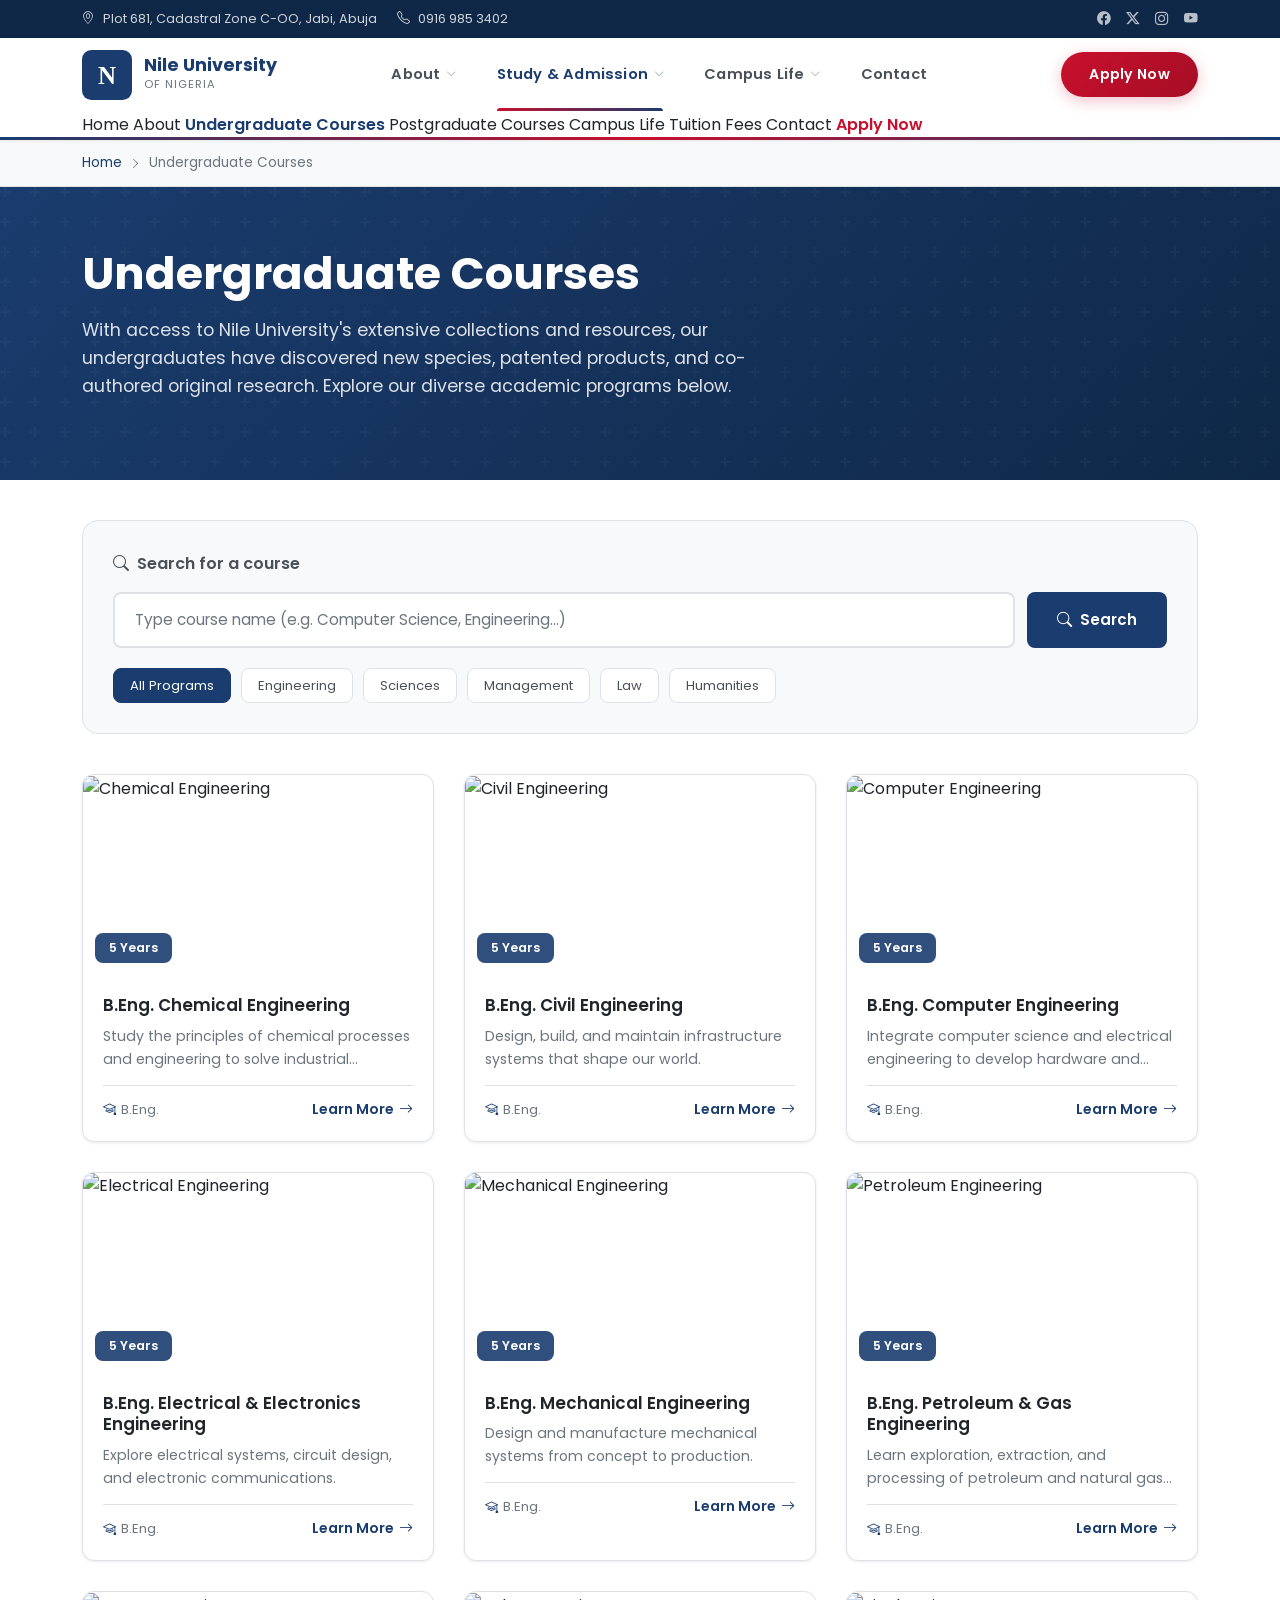
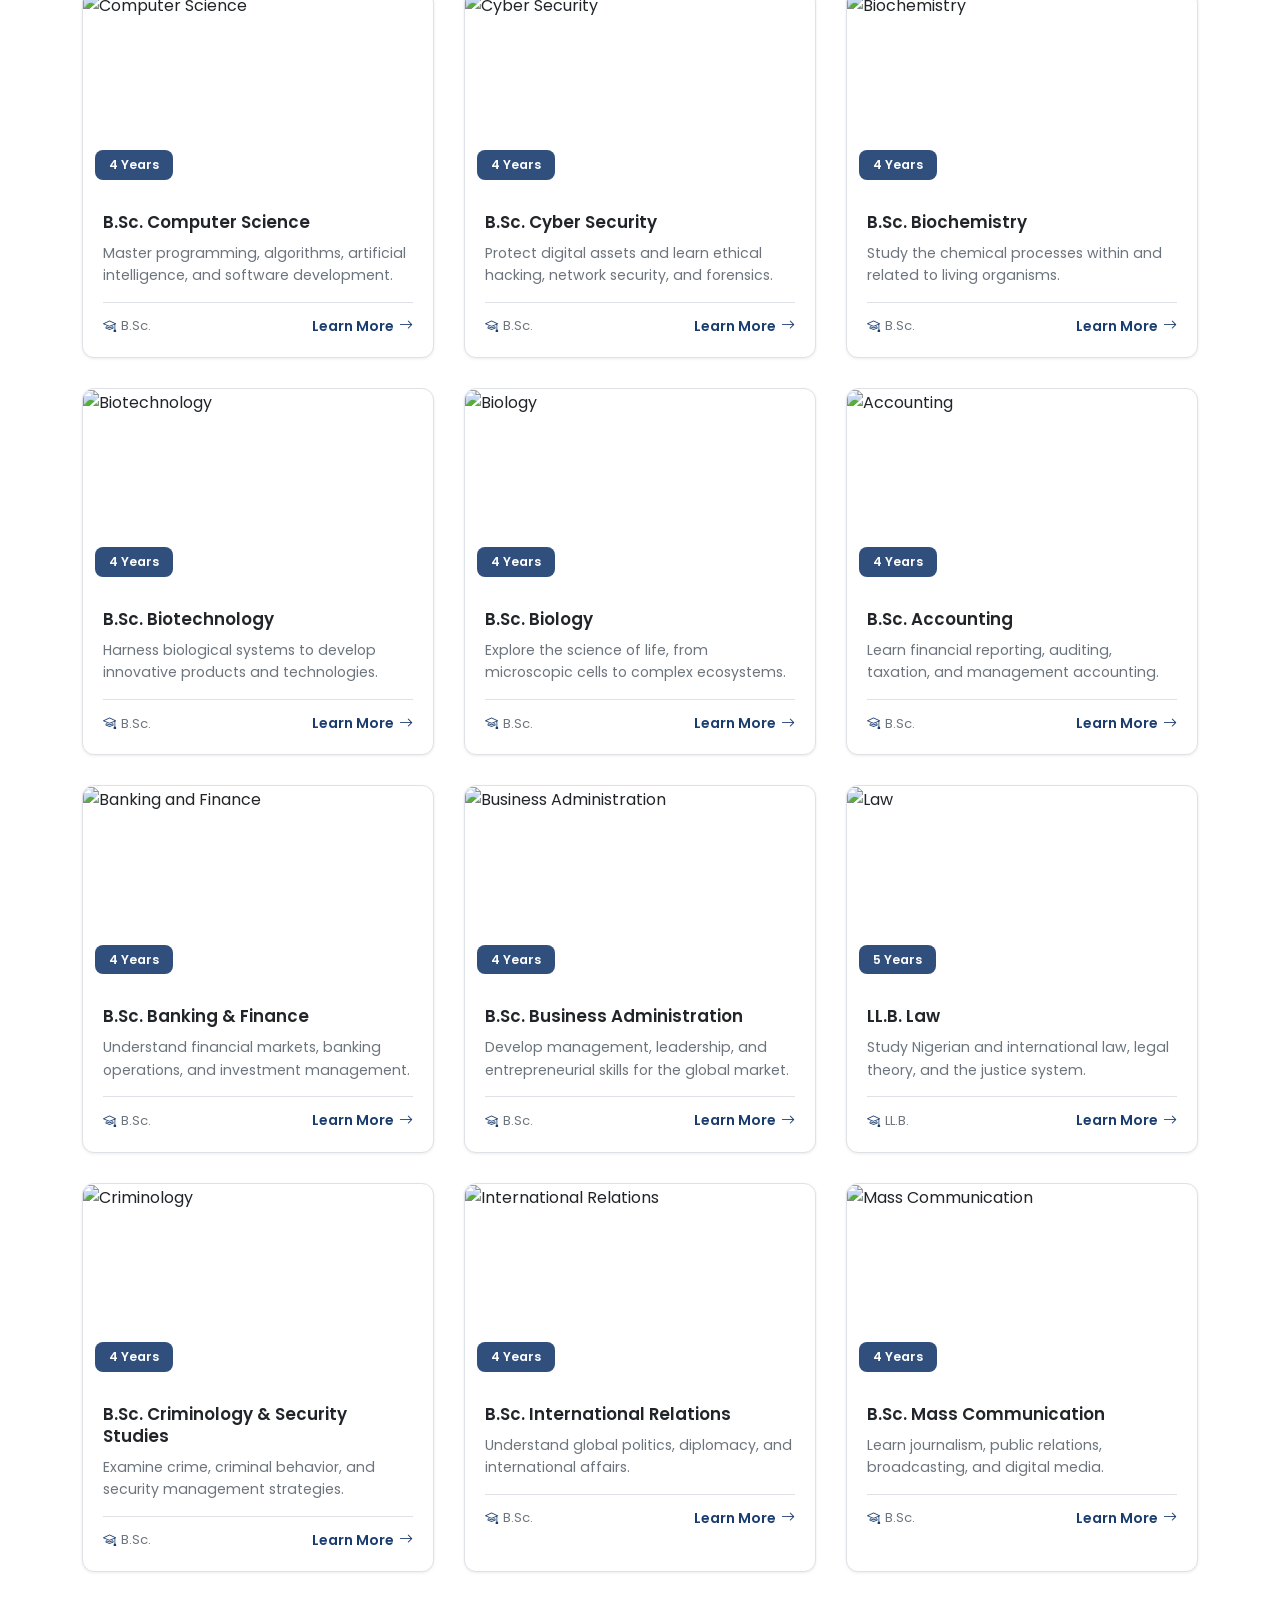
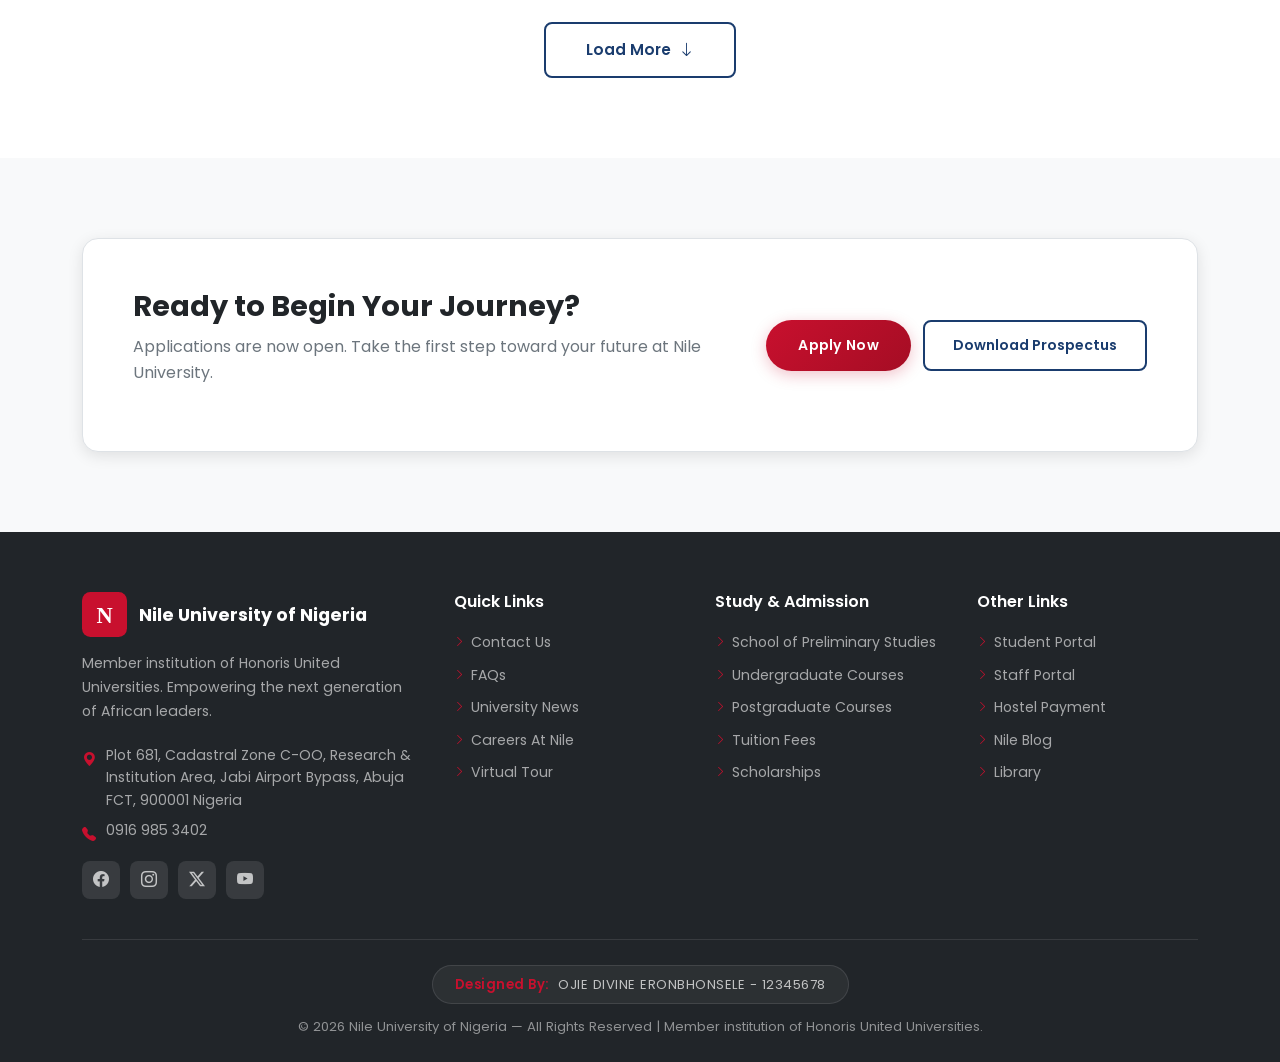
==== courses.html @ 28b13f45 "Add files via upload" ====
<!DOCTYPE html>
<html lang="en">
<head>
    <meta charset="UTF-8">
    <meta name="viewport" content="width=device-width, initial-scale=1.0">
    <title>Undergraduate Courses - Nile University</title>
    <link rel="icon" type="image/svg+xml" href="data:image/svg+xml,%3Csvg xmlns='http://www.w3.org/2000/svg' viewBox='0 0 64 64'%3E%3Crect width='64' height='64' rx='14' fill='%231a3c6e'/%3E%3Ctext x='32' y='44' text-anchor='middle' fill='white' font-size='32' font-weight='bold' font-family='serif'%3EN%3C/text%3E%3C/svg%3E">
    <link href="https://cdn.jsdelivr.net/npm/bootstrap@5.3.2/dist/css/bootstrap.min.css" rel="stylesheet">
    <link href="https://cdn.jsdelivr.net/npm/bootstrap-icons@1.11.1/font/bootstrap-icons.css" rel="stylesheet">
    <link href="https://fonts.googleapis.com/css2?family=Poppins:wght@300;400;500;600;700;800&family=Manrope:wght@400;500;600;700;800&display=swap" rel="stylesheet">
    <link rel="stylesheet" href="style.css">
</head>
<body>

    <div class="top-bar">
        <div class="container">
            <div class="top-bar-content">
                <div class="top-bar-left">
                    <span><i class="bi bi-geo-alt"></i> Plot 681, Cadastral Zone C-OO, Jabi, Abuja</span>
                    <a href="tel:+2349169853402"><i class="bi bi-telephone"></i> 0916 985 3402</a>
                </div>
                <div class="top-bar-right">
                    <a href="#"><i class="bi bi-facebook"></i></a>
                    <a href="#"><i class="bi bi-twitter-x"></i></a>
                    <a href="#"><i class="bi bi-instagram"></i></a>
                    <a href="#"><i class="bi bi-youtube"></i></a>
                </div>
            </div>
        </div>
    </div>

    <nav class="navbar-main" id="mainNav">
        <div class="container">
            <div style="display:flex; align-items:center; justify-content:space-between;">
                <a href="index.html" class="nav-brand">
                    <svg width="50" height="50" viewBox="0 0 64 64" xmlns="http://www.w3.org/2000/svg">
                        <rect width="64" height="64" rx="12" fill="#1a3c6e"/>
                        <text x="32" y="44" text-anchor="middle" fill="white" font-size="32" font-weight="bold" font-family="serif">N</text>
                    </svg>
                    <div class="nav-brand-text">
                        <span class="nav-brand-name">Nile University</span>
                        <span class="nav-brand-sub">of Nigeria</span>
                    </div>
                </a>

                <ul class="nav-links">
                    <li>
                        <a href="#">About <i class="bi bi-chevron-down"></i></a>
                        <ul class="nav-dropdown">
                            <li><a href="#"><i class="bi bi-person"></i> Vice Chancellor's Message</a></li>
                            <li><a href="#"><i class="bi bi-diagram-3"></i> Organization Chart</a></li>
                            <li><a href="#"><i class="bi bi-people"></i> Staff Directory</a></li>
                            <li><a href="#"><i class="bi bi-newspaper"></i> Latest News</a></li>
                        </ul>
                    </li>
                    <li>
                        <a href="#" class="active">Study & Admission <i class="bi bi-chevron-down"></i></a>
                        <ul class="nav-dropdown">
                            <li><a href="courses.html"><i class="bi bi-book"></i> Undergraduate Courses</a></li>
                            <li><a href="#"><i class="bi bi-mortarboard"></i> Postgraduate Courses</a></li>
                            <li><a href="#"><i class="bi bi-calendar"></i> Academic Calendar</a></li>
                            <li><a href="#"><i class="bi bi-cash-stack"></i> Tuition Fees</a></li>
                            <li><a href="#"><i class="bi bi-award"></i> Scholarships</a></li>
                        </ul>
                    </li>
                    <li>
                        <a href="#">Campus Life <i class="bi bi-chevron-down"></i></a>
                        <ul class="nav-dropdown">
                            <li><a href="#"><i class="bi bi-building"></i> Student Experience</a></li>
                            <li><a href="#"><i class="bi bi-house-door"></i> Accommodation</a></li>
                            <li><a href="#"><i class="bi bi-heart"></i> Student Welfare</a></li>
                            <li><a href="#"><i class="bi bi-megaphone"></i> Clubs & Activities</a></li>
                        </ul>
                    </li>
                    <li><a href="#">Contact</a></li>
                </ul>

                <div class="nav-cta">
                    <a href="#" class="btn-apply">Apply Now</a>
                </div>

                <button class="nav-toggler" id="navToggler" onclick="toggleMobileNav()">
                    <span></span><span></span><span></span>
                </button>
            </div>

            <div class="nav-mobile" id="mobileNav">
                <a href="index.html">Home</a>
                <a href="#">About</a>
                <a href="courses.html" style="color:var(--primary); font-weight:600;">Undergraduate Courses</a>
                <a href="#">Postgraduate Courses</a>
                <a href="#">Campus Life</a>
                <a href="#">Tuition Fees</a>
                <a href="#">Contact</a>
                <a href="#" style="color:var(--accent); font-weight:600;">Apply Now</a>
            </div>
        </div>
    </nav>

    <div class="breadcrumb-bar">
        <div class="container">
            <ul class="breadcrumb">
                <li><a href="index.html">Home</a></li>
                <li><i class="bi bi-chevron-right"></i></li>
                <li class="active">Undergraduate Courses</li>
            </ul>
        </div>
    </div>

    <section class="hero-banner" style="padding:60px 0 50px;">
        <div class="container hero-banner-content">
            <h1>Undergraduate Courses</h1>
            <p>With access to Nile University's extensive collections and resources, our undergraduates have discovered new species, patented products, and co-authored original research. Explore our diverse academic programs below.</p>
        </div>
    </section>

    <section class="search-section">
        <div class="container">
            <div class="search-box">
                <div class="search-title"><i class="bi bi-search"></i> Search for a course</div>
                <div class="search-input-group">
                    <input type="text" class="search-input" id="courseSearch" placeholder="Type course name (e.g. Computer Science, Engineering...)" oninput="filterCourses()">
                    <button class="btn-search" onclick="filterCourses()"><i class="bi bi-search"></i> Search</button>
                </div>
                <div class="filter-tags">
                    <span class="filter-tag active" onclick="filterByFaculty(this, 'all')">All Programs</span>
                    <span class="filter-tag" onclick="filterByFaculty(this, 'engineering')">Engineering</span>
                    <span class="filter-tag" onclick="filterByFaculty(this, 'science')">Sciences</span>
                    <span class="filter-tag" onclick="filterByFaculty(this, 'management')">Management</span>
                    <span class="filter-tag" onclick="filterByFaculty(this, 'law')">Law</span>
                    <span class="filter-tag" onclick="filterByFaculty(this, 'humanities')">Humanities</span>
                </div>
            </div>
        </div>
    </section>

    <section class="courses-section">
        <div class="container">
            <div class="courses-grid" id="coursesGrid">
                <div class="course-card fade-up" data-faculty="engineering" data-name="chemical engineering">
                    <div class="course-card-img">
                        <img src="https://images.unsplash.com/photo-1581092918056-0c4c3acd3789?w=600&h=400&fit=crop" alt="Chemical Engineering">
                        <span class="duration-badge">5 Years</span>
                    </div>
                    <div class="course-card-body">
                        <h3 class="course-card-title"><a href="#">B.Eng. Chemical Engineering</a></h3>
                        <p class="course-card-desc">Study the principles of chemical processes and engineering to solve industrial challenges.</p>
                        <div class="course-card-meta">
                            <span><i class="bi bi-mortarboard"></i> B.Eng.</span>
                            <a href="#" class="course-card-link">Learn More <i class="bi bi-arrow-right"></i></a>
                        </div>
                    </div>
                </div>

                <div class="course-card fade-up" data-faculty="engineering" data-name="civil engineering">
                    <div class="course-card-img">
                        <img src="https://images.unsplash.com/photo-1504307651254-35680f356dfd?w=600&h=400&fit=crop" alt="Civil Engineering">
                        <span class="duration-badge">5 Years</span>
                    </div>
                    <div class="course-card-body">
                        <h3 class="course-card-title"><a href="#">B.Eng. Civil Engineering</a></h3>
                        <p class="course-card-desc">Design, build, and maintain infrastructure systems that shape our world.</p>
                        <div class="course-card-meta">
                            <span><i class="bi bi-mortarboard"></i> B.Eng.</span>
                            <a href="#" class="course-card-link">Learn More <i class="bi bi-arrow-right"></i></a>
                        </div>
                    </div>
                </div>

                <div class="course-card fade-up" data-faculty="engineering" data-name="computer engineering">
                    <div class="course-card-img">
                        <img src="https://images.unsplash.com/photo-1518770660439-4636190af475?w=600&h=400&fit=crop" alt="Computer Engineering">
                        <span class="duration-badge">5 Years</span>
                    </div>
                    <div class="course-card-body">
                        <h3 class="course-card-title"><a href="#">B.Eng. Computer Engineering</a></h3>
                        <p class="course-card-desc">Integrate computer science and electrical engineering to develop hardware and software systems.</p>
                        <div class="course-card-meta">
                            <span><i class="bi bi-mortarboard"></i> B.Eng.</span>
                            <a href="#" class="course-card-link">Learn More <i class="bi bi-arrow-right"></i></a>
                        </div>
                    </div>
                </div>

                <div class="course-card fade-up" data-faculty="engineering" data-name="electrical electronics engineering">
                    <div class="course-card-img">
                        <img src="https://images.unsplash.com/photo-1558618666-fcd25c85f82e?w=600&h=400&fit=crop" alt="Electrical Engineering">
                        <span class="duration-badge">5 Years</span>
                    </div>
                    <div class="course-card-body">
                        <h3 class="course-card-title"><a href="#">B.Eng. Electrical & Electronics Engineering</a></h3>
                        <p class="course-card-desc">Explore electrical systems, circuit design, and electronic communications.</p>
                        <div class="course-card-meta">
                            <span><i class="bi bi-mortarboard"></i> B.Eng.</span>
                            <a href="#" class="course-card-link">Learn More <i class="bi bi-arrow-right"></i></a>
                        </div>
                    </div>
                </div>

                <div class="course-card fade-up" data-faculty="engineering" data-name="mechanical engineering">
                    <div class="course-card-img">
                        <img src="https://images.unsplash.com/photo-1537462715879-360eeb61a0ad?w=600&h=400&fit=crop" alt="Mechanical Engineering">
                        <span class="duration-badge">5 Years</span>
                    </div>
                    <div class="course-card-body">
                        <h3 class="course-card-title"><a href="#">B.Eng. Mechanical Engineering</a></h3>
                        <p class="course-card-desc">Design and manufacture mechanical systems from concept to production.</p>
                        <div class="course-card-meta">
                            <span><i class="bi bi-mortarboard"></i> B.Eng.</span>
                            <a href="#" class="course-card-link">Learn More <i class="bi bi-arrow-right"></i></a>
                        </div>
                    </div>
                </div>

                <div class="course-card fade-up" data-faculty="engineering" data-name="petroleum gas engineering">
                    <div class="course-card-img">
                        <img src="https://images.unsplash.com/photo-1513828583688-c52646db42da?w=600&h=400&fit=crop" alt="Petroleum Engineering">
                        <span class="duration-badge">5 Years</span>
                    </div>
                    <div class="course-card-body">
                        <h3 class="course-card-title"><a href="#">B.Eng. Petroleum & Gas Engineering</a></h3>
                        <p class="course-card-desc">Learn exploration, extraction, and processing of petroleum and natural gas resources.</p>
                        <div class="course-card-meta">
                            <span><i class="bi bi-mortarboard"></i> B.Eng.</span>
                            <a href="#" class="course-card-link">Learn More <i class="bi bi-arrow-right"></i></a>
                        </div>
                    </div>
                </div>

                <div class="course-card fade-up" data-faculty="science" data-name="computer science">
                    <div class="course-card-img">
                        <img src="https://images.unsplash.com/photo-1517694712202-14dd9538aa97?w=600&h=400&fit=crop" alt="Computer Science">
                        <span class="duration-badge">4 Years</span>
                    </div>
                    <div class="course-card-body">
                        <h3 class="course-card-title"><a href="#">B.Sc. Computer Science</a></h3>
                        <p class="course-card-desc">Master programming, algorithms, artificial intelligence, and software development.</p>
                        <div class="course-card-meta">
                            <span><i class="bi bi-mortarboard"></i> B.Sc.</span>
                            <a href="#" class="course-card-link">Learn More <i class="bi bi-arrow-right"></i></a>
                        </div>
                    </div>
                </div>

                <div class="course-card fade-up" data-faculty="science" data-name="cyber security">
                    <div class="course-card-img">
                        <img src="https://images.unsplash.com/photo-1550751827-4bd374c3f58b?w=600&h=400&fit=crop" alt="Cyber Security">
                        <span class="duration-badge">4 Years</span>
                    </div>
                    <div class="course-card-body">
                        <h3 class="course-card-title"><a href="#">B.Sc. Cyber Security</a></h3>
                        <p class="course-card-desc">Protect digital assets and learn ethical hacking, network security, and forensics.</p>
                        <div class="course-card-meta">
                            <span><i class="bi bi-mortarboard"></i> B.Sc.</span>
                            <a href="#" class="course-card-link">Learn More <i class="bi bi-arrow-right"></i></a>
                        </div>
                    </div>
                </div>

                <div class="course-card fade-up" data-faculty="science" data-name="biochemistry">
                    <div class="course-card-img">
                        <img src="https://images.unsplash.com/photo-1532187863486-abf9dbad1b69?w=600&h=400&fit=crop" alt="Biochemistry">
                        <span class="duration-badge">4 Years</span>
                    </div>
                    <div class="course-card-body">
                        <h3 class="course-card-title"><a href="#">B.Sc. Biochemistry</a></h3>
                        <p class="course-card-desc">Study the chemical processes within and related to living organisms.</p>
                        <div class="course-card-meta">
                            <span><i class="bi bi-mortarboard"></i> B.Sc.</span>
                            <a href="#" class="course-card-link">Learn More <i class="bi bi-arrow-right"></i></a>
                        </div>
                    </div>
                </div>

                <div class="course-card fade-up" data-faculty="science" data-name="biotechnology">
                    <div class="course-card-img">
                        <img src="https://images.unsplash.com/photo-1576086213369-97a306d36557?w=600&h=400&fit=crop" alt="Biotechnology">
                        <span class="duration-badge">4 Years</span>
                    </div>
                    <div class="course-card-body">
                        <h3 class="course-card-title"><a href="#">B.Sc. Biotechnology</a></h3>
                        <p class="course-card-desc">Harness biological systems to develop innovative products and technologies.</p>
                        <div class="course-card-meta">
                            <span><i class="bi bi-mortarboard"></i> B.Sc.</span>
                            <a href="#" class="course-card-link">Learn More <i class="bi bi-arrow-right"></i></a>
                        </div>
                    </div>
                </div>

                <div class="course-card fade-up" data-faculty="science" data-name="biology">
                    <div class="course-card-img">
                        <img src="https://images.unsplash.com/photo-1530026405186-ed1f139313f8?w=600&h=400&fit=crop" alt="Biology">
                        <span class="duration-badge">4 Years</span>
                    </div>
                    <div class="course-card-body">
                        <h3 class="course-card-title"><a href="#">B.Sc. Biology</a></h3>
                        <p class="course-card-desc">Explore the science of life, from microscopic cells to complex ecosystems.</p>
                        <div class="course-card-meta">
                            <span><i class="bi bi-mortarboard"></i> B.Sc.</span>
                            <a href="#" class="course-card-link">Learn More <i class="bi bi-arrow-right"></i></a>
                        </div>
                    </div>
                </div>

                <div class="course-card fade-up" data-faculty="management" data-name="accounting">
                    <div class="course-card-img">
                        <img src="https://images.unsplash.com/photo-1554224155-6726b3ff858f?w=600&h=400&fit=crop" alt="Accounting">
                        <span class="duration-badge">4 Years</span>
                    </div>
                    <div class="course-card-body">
                        <h3 class="course-card-title"><a href="#">B.Sc. Accounting</a></h3>
                        <p class="course-card-desc">Learn financial reporting, auditing, taxation, and management accounting.</p>
                        <div class="course-card-meta">
                            <span><i class="bi bi-mortarboard"></i> B.Sc.</span>
                            <a href="#" class="course-card-link">Learn More <i class="bi bi-arrow-right"></i></a>
                        </div>
                    </div>
                </div>

                <div class="course-card fade-up" data-faculty="management" data-name="banking finance">
                    <div class="course-card-img">
                        <img src="https://images.unsplash.com/photo-1611974789855-9c2a0a7236a3?w=600&h=400&fit=crop" alt="Banking and Finance">
                        <span class="duration-badge">4 Years</span>
                    </div>
                    <div class="course-card-body">
                        <h3 class="course-card-title"><a href="#">B.Sc. Banking & Finance</a></h3>
                        <p class="course-card-desc">Understand financial markets, banking operations, and investment management.</p>
                        <div class="course-card-meta">
                            <span><i class="bi bi-mortarboard"></i> B.Sc.</span>
                            <a href="#" class="course-card-link">Learn More <i class="bi bi-arrow-right"></i></a>
                        </div>
                    </div>
                </div>

                <div class="course-card fade-up" data-faculty="management" data-name="business administration">
                    <div class="course-card-img">
                        <img src="https://images.unsplash.com/photo-1507003211169-0a1dd7228f2d?w=600&h=400&fit=crop" alt="Business Administration">
                        <span class="duration-badge">4 Years</span>
                    </div>
                    <div class="course-card-body">
                        <h3 class="course-card-title"><a href="#">B.Sc. Business Administration</a></h3>
                        <p class="course-card-desc">Develop management, leadership, and entrepreneurial skills for the global market.</p>
                        <div class="course-card-meta">
                            <span><i class="bi bi-mortarboard"></i> B.Sc.</span>
                            <a href="#" class="course-card-link">Learn More <i class="bi bi-arrow-right"></i></a>
                        </div>
                    </div>
                </div>

                <div class="course-card fade-up" data-faculty="law" data-name="law">
                    <div class="course-card-img">
                        <img src="https://images.unsplash.com/photo-1589829545856-d10d557cf95f?w=600&h=400&fit=crop" alt="Law">
                        <span class="duration-badge">5 Years</span>
                    </div>
                    <div class="course-card-body">
                        <h3 class="course-card-title"><a href="#">LL.B. Law</a></h3>
                        <p class="course-card-desc">Study Nigerian and international law, legal theory, and the justice system.</p>
                        <div class="course-card-meta">
                            <span><i class="bi bi-mortarboard"></i> LL.B.</span>
                            <a href="#" class="course-card-link">Learn More <i class="bi bi-arrow-right"></i></a>
                        </div>
                    </div>
                </div>

                <div class="course-card fade-up" data-faculty="humanities" data-name="criminology security studies">
                    <div class="course-card-img">
                        <img src="https://images.unsplash.com/photo-1589578527966-fdac0f44566c?w=600&h=400&fit=crop" alt="Criminology">
                        <span class="duration-badge">4 Years</span>
                    </div>
                    <div class="course-card-body">
                        <h3 class="course-card-title"><a href="#">B.Sc. Criminology & Security Studies</a></h3>
                        <p class="course-card-desc">Examine crime, criminal behavior, and security management strategies.</p>
                        <div class="course-card-meta">
                            <span><i class="bi bi-mortarboard"></i> B.Sc.</span>
                            <a href="#" class="course-card-link">Learn More <i class="bi bi-arrow-right"></i></a>
                        </div>
                    </div>
                </div>

                <div class="course-card fade-up" data-faculty="humanities" data-name="international relations">
                    <div class="course-card-img">
                        <img src="https://images.unsplash.com/photo-1529107386315-e1a2ed48a620?w=600&h=400&fit=crop" alt="International Relations">
                        <span class="duration-badge">4 Years</span>
                    </div>
                    <div class="course-card-body">
                        <h3 class="course-card-title"><a href="#">B.Sc. International Relations</a></h3>
                        <p class="course-card-desc">Understand global politics, diplomacy, and international affairs.</p>
                        <div class="course-card-meta">
                            <span><i class="bi bi-mortarboard"></i> B.Sc.</span>
                            <a href="#" class="course-card-link">Learn More <i class="bi bi-arrow-right"></i></a>
                        </div>
                    </div>
                </div>

                <div class="course-card fade-up" data-faculty="humanities" data-name="mass communication">
                    <div class="course-card-img">
                        <img src="https://images.unsplash.com/photo-1478737270239-2f02b77fc618?w=600&h=400&fit=crop" alt="Mass Communication">
                        <span class="duration-badge">4 Years</span>
                    </div>
                    <div class="course-card-body">
                        <h3 class="course-card-title"><a href="#">B.Sc. Mass Communication</a></h3>
                        <p class="course-card-desc">Learn journalism, public relations, broadcasting, and digital media.</p>
                        <div class="course-card-meta">
                            <span><i class="bi bi-mortarboard"></i> B.Sc.</span>
                            <a href="#" class="course-card-link">Learn More <i class="bi bi-arrow-right"></i></a>
                        </div>
                    </div>
                </div>
            </div>

            <div id="noResults" style="display:none; text-align:center; padding:60px 20px;">
                <i class="bi bi-search" style="font-size:3rem; color:var(--gray-300);"></i>
                <h3 style="margin-top:15px; color:var(--gray-700);">No courses found</h3>
                <p style="color:var(--gray-500);">Try a different search term or filter.</p>
            </div>

            <div class="load-more-wrap" id="loadMoreWrap">
                <button class="btn-load-more" id="loadMoreBtn" onclick="loadMore()">Load More <i class="bi bi-arrow-down"></i></button>
            </div>
        </div>
    </section>

    <section class="cta-section">
        <div class="container">
            <div class="cta-box fade-up">
                <div class="cta-text">
                    <h2>Ready to Begin Your Journey?</h2>
                    <p>Applications are now open. Take the first step toward your future at Nile University.</p>
                </div>
                <div class="cta-buttons">
                    <a href="#" class="btn-apply" style="padding:14px 32px;">Apply Now</a>
                    <a href="#" class="btn-pay" style="padding:12px 28px;">Download Prospectus</a>
                </div>
            </div>
        </div>
    </section>

    <footer class="footer">
        <div class="container">
            <div class="footer-grid">
                <div>
                    <div class="footer-brand">
                        <svg width="45" height="45" viewBox="0 0 64 64" xmlns="http://www.w3.org/2000/svg">
                            <rect width="64" height="64" rx="12" fill="#c8102e"/>
                            <text x="32" y="44" text-anchor="middle" fill="white" font-size="32" font-weight="bold" font-family="serif">N</text>
                        </svg>
                        <span class="footer-brand-name">Nile University of Nigeria</span>
                    </div>
                    <p class="footer-desc">Member institution of Honoris United Universities. Empowering the next generation of African leaders.</p>
                    <div class="footer-address">
                        <i class="bi bi-geo-alt-fill"></i>
                        <span>Plot 681, Cadastral Zone C-OO, Research & Institution Area, Jabi Airport Bypass, Abuja FCT, 900001 Nigeria</span>
                    </div>
                    <div class="footer-address">
                        <i class="bi bi-telephone-fill"></i>
                        <a href="tel:+2349169853402" style="color:rgba(255,255,255,0.6);">0916 985 3402</a>
                    </div>
                    <div class="footer-social">
                        <a href="#"><i class="bi bi-facebook"></i></a>
                        <a href="#"><i class="bi bi-instagram"></i></a>
                        <a href="#"><i class="bi bi-twitter-x"></i></a>
                        <a href="#"><i class="bi bi-youtube"></i></a>
                    </div>
                </div>
                <div>
                    <h6 class="footer-heading">Quick Links</h6>
                    <ul class="footer-links">
                        <li><a href="#"><i class="bi bi-chevron-right"></i> Contact Us</a></li>
                        <li><a href="#"><i class="bi bi-chevron-right"></i> FAQs</a></li>
                        <li><a href="#"><i class="bi bi-chevron-right"></i> University News</a></li>
                        <li><a href="#"><i class="bi bi-chevron-right"></i> Careers At Nile</a></li>
                        <li><a href="#"><i class="bi bi-chevron-right"></i> Virtual Tour</a></li>
                    </ul>
                </div>
                <div>
                    <h6 class="footer-heading">Study & Admission</h6>
                    <ul class="footer-links">
                        <li><a href="#"><i class="bi bi-chevron-right"></i> School of Preliminary Studies</a></li>
                        <li><a href="courses.html"><i class="bi bi-chevron-right"></i> Undergraduate Courses</a></li>
                        <li><a href="#"><i class="bi bi-chevron-right"></i> Postgraduate Courses</a></li>
                        <li><a href="#"><i class="bi bi-chevron-right"></i> Tuition Fees</a></li>
                        <li><a href="#"><i class="bi bi-chevron-right"></i> Scholarships</a></li>
                    </ul>
                </div>
                <div>
                    <h6 class="footer-heading">Other Links</h6>
                    <ul class="footer-links">
                        <li><a href="#"><i class="bi bi-chevron-right"></i> Student Portal</a></li>
                        <li><a href="#"><i class="bi bi-chevron-right"></i> Staff Portal</a></li>
                        <li><a href="#"><i class="bi bi-chevron-right"></i> Hostel Payment</a></li>
                        <li><a href="#"><i class="bi bi-chevron-right"></i> Nile Blog</a></li>
                        <li><a href="#"><i class="bi bi-chevron-right"></i> Library</a></li>
                    </ul>
                </div>
            </div>
            <div class="footer-bottom">
                <div class="footer-designed-by">
                    <span>Designed By:</span> OJIE DIVINE ERONBHONSELE - 12345678
                </div>
                <p>&copy; 2026 Nile University of Nigeria &mdash; All Rights Reserved | Member institution of Honoris United Universities.</p>
            </div>
        </div>
    </footer>

    <button class="back-to-top" id="backToTop"><i class="bi bi-arrow-up"></i></button>

    <script src="https://cdn.jsdelivr.net/npm/bootstrap@5.3.2/dist/js/bootstrap.bundle.min.js"></script>
    <script src="main.js"></script>
</body>
</html>
---- style.css ----
:root {
    --primary: #1a3c6e;
    --primary-dark: #0f2847;
    --primary-light: #2a5298;
    --accent: #c8102e;
    --accent-light: #e8334d;
    --gold: #b8860b;
    --dark: #1a1a2e;
    --gray-900: #212529;
    --gray-700: #495057;
    --gray-500: #6c757d;
    --gray-300: #dee2e6;
    --gray-100: #f8f9fa;
    --white: #ffffff;
    --shadow-sm: 0 1px 3px rgba(0,0,0,0.08);
    --shadow-md: 0 4px 15px rgba(0,0,0,0.1);
    --shadow-lg: 0 10px 40px rgba(0,0,0,0.12);
    --shadow-xl: 0 20px 60px rgba(0,0,0,0.15);
    --radius-sm: 8px;
    --radius-md: 12px;
    --radius-lg: 16px;
    --radius-xl: 24px;
    --transition: all 0.3s cubic-bezier(0.4, 0, 0.2, 1);
}

* {
    margin: 0;
    padding: 0;
    box-sizing: border-box;
}

html {
    scroll-behavior: smooth;
}

body {
    font-family: 'Poppins', sans-serif;
    background: var(--white);
    color: var(--gray-900);
    line-height: 1.6;
    overflow-x: hidden;
}

a {
    text-decoration: none;
    color: inherit;
    transition: var(--transition);
}

img {
    max-width: 100%;
    height: auto;
}

.top-bar {
    background: var(--primary-dark);
    padding: 8px 0;
    font-size: 0.8rem;
}

.top-bar-content {
    display: flex;
    align-items: center;
    justify-content: space-between;
}

.top-bar-left {
    display: flex;
    align-items: center;
    gap: 20px;
    color: rgba(255,255,255,0.8);
}

.top-bar-left a {
    color: rgba(255,255,255,0.8);
}

.top-bar-left a:hover {
    color: white;
}

.top-bar-left i {
    margin-right: 5px;
}

.top-bar-right {
    display: flex;
    align-items: center;
    gap: 15px;
}

.top-bar-right a {
    color: rgba(255,255,255,0.7);
    font-size: 0.85rem;
}

.top-bar-right a:hover {
    color: white;
}

.navbar-main {
    background: var(--white);
    padding: 0;
    box-shadow: var(--shadow-sm);
    position: sticky;
    top: 0;
    z-index: 1000;
    transition: var(--transition);
    border-bottom: 3px solid transparent;
    border-image: linear-gradient(90deg, var(--primary), var(--accent), var(--primary)) 1;
}

.navbar-main.scrolled {
    box-shadow: var(--shadow-md);
}

.nav-brand {
    display: flex;
    align-items: center;
    gap: 12px;
    padding: 12px 0;
}

.nav-brand img {
    height: 50px;
    width: auto;
}

.nav-brand-text {
    display: flex;
    flex-direction: column;
}

.nav-brand-name {
    font-weight: 700;
    font-size: 1.1rem;
    color: var(--primary);
    line-height: 1.2;
}

.nav-brand-sub {
    font-size: 0.7rem;
    color: var(--gray-500);
    text-transform: uppercase;
    letter-spacing: 1px;
}

.nav-links {
    display: flex;
    align-items: center;
    gap: 0;
    list-style: none;
    margin: 0;
    padding: 0;
}

.nav-links > li {
    position: relative;
}

.nav-links > li > a {
    display: flex;
    align-items: center;
    gap: 6px;
    padding: 24px 20px;
    font-size: 0.92rem;
    font-weight: 600;
    color: var(--gray-700);
    transition: var(--transition);
    position: relative;
    letter-spacing: 0.2px;
}

.nav-links > li > a::after {
    content: '';
    position: absolute;
    bottom: 0;
    left: 50%;
    transform: translateX(-50%);
    width: 0;
    height: 3px;
    background: linear-gradient(90deg, var(--accent), var(--primary));
    border-radius: 3px 3px 0 0;
    transition: width 0.3s ease;
}

.nav-links > li > a:hover::after,
.nav-links > li > a.active::after {
    width: 80%;
}

.nav-links > li > a:hover,
.nav-links > li > a.active {
    color: var(--primary);
}

.nav-links > li > a i.bi-chevron-down {
    font-size: 0.65rem;
    transition: var(--transition);
    opacity: 0.5;
}

.nav-links > li:hover > a i.bi-chevron-down {
    transform: rotate(180deg);
    opacity: 1;
}

.nav-dropdown {
    position: absolute;
    top: 100%;
    left: 0;
    background: var(--white);
    min-width: 260px;
    border-radius: 0 0 var(--radius-md) var(--radius-md);
    box-shadow: 0 15px 50px rgba(0,0,0,0.12);
    opacity: 0;
    visibility: hidden;
    transform: translateY(15px);
    transition: all 0.3s cubic-bezier(0.4, 0, 0.2, 1);
    border-top: 3px solid var(--accent);
    padding: 8px 0;
    z-index: 100;
}

.nav-links > li:hover .nav-dropdown {
    opacity: 1;
    visibility: visible;
    transform: translateY(0);
}

.nav-dropdown li {
    list-style: none;
}

.nav-dropdown li a {
    display: flex;
    align-items: center;
    gap: 10px;
    padding: 11px 20px;
    font-size: 0.88rem;
    color: var(--gray-700);
    transition: var(--transition);
    font-weight: 500;
}

.nav-dropdown li a:hover {
    background: linear-gradient(90deg, rgba(26,60,110,0.06), transparent);
    color: var(--primary);
    padding-left: 26px;
}

.nav-dropdown li a i {
    width: 20px;
    height: 20px;
    display: flex;
    align-items: center;
    justify-content: center;
    background: rgba(26,60,110,0.08);
    border-radius: 6px;
    font-size: 0.75rem;
    color: var(--primary);
    flex-shrink: 0;
    transition: var(--transition);
}

.nav-dropdown li a:hover i {
    background: var(--primary);
    color: white;
}

.nav-cta {
    display: flex;
    align-items: center;
    gap: 12px;
    margin-left: 20px;
}

.btn-apply {
    background: linear-gradient(135deg, var(--accent) 0%, #a50d24 100%);
    color: white;
    padding: 11px 28px;
    border-radius: 50px;
    font-weight: 600;
    font-size: 0.88rem;
    transition: var(--transition);
    box-shadow: 0 4px 15px rgba(200,16,46,0.25);
    letter-spacing: 0.3px;
}

.btn-apply:hover {
    background: linear-gradient(135deg, var(--accent-light) 0%, var(--accent) 100%);
    color: white;
    transform: translateY(-2px);
    box-shadow: 0 6px 25px rgba(200,16,46,0.4);
}

.btn-pay {
    border: 2px solid var(--primary);
    color: var(--primary);
    padding: 8px 20px;
    border-radius: var(--radius-sm);
    font-weight: 600;
    font-size: 0.88rem;
    transition: var(--transition);
}

.btn-pay:hover {
    background: var(--primary);
    color: white;
}

.nav-toggler {
    display: none;
    border: none;
    background: none;
    padding: 8px;
}

.nav-toggler span {
    display: block;
    width: 25px;
    height: 2px;
    background: var(--primary);
    margin: 6px 0;
    transition: var(--transition);
}

.hero-banner {
    background: linear-gradient(135deg, var(--primary) 0%, var(--primary-dark) 100%);
    padding: 80px 0 60px;
    position: relative;
    overflow: hidden;
}

.hero-banner::before {
    content: '';
    position: absolute;
    top: 0;
    left: 0;
    right: 0;
    bottom: 0;
    background: url("data:image/svg+xml,%3Csvg width='60' height='60' viewBox='0 0 60 60' xmlns='http://www.w3.org/2000/svg'%3E%3Cg fill='none' fill-rule='evenodd'%3E%3Cg fill='%23ffffff' fill-opacity='0.03'%3E%3Cpath d='M36 34v-4h-2v4h-4v2h4v4h2v-4h4v-2h-4zm0-30V0h-2v4h-4v2h4v4h2V6h4V4h-4zM6 34v-4H4v4H0v2h4v4h2v-4h4v-2H6zM6 4V0H4v4H0v2h4v4h2V6h4V4H6z'/%3E%3C/g%3E%3C/g%3E%3C/svg%3E");
}

.hero-banner-content {
    position: relative;
    z-index: 1;
}

.hero-banner h1 {
    font-size: 2.8rem;
    font-weight: 700;
    color: white;
    margin-bottom: 15px;
}

.hero-banner p {
    font-size: 1.1rem;
    color: rgba(255,255,255,0.85);
    max-width: 700px;
    margin-bottom: 30px;
}

.breadcrumb-bar {
    background: var(--gray-100);
    padding: 12px 0;
    border-bottom: 1px solid var(--gray-300);
}

.breadcrumb {
    display: flex;
    align-items: center;
    gap: 8px;
    list-style: none;
    margin: 0;
    padding: 0;
    font-size: 0.85rem;
}

.breadcrumb li a {
    color: var(--primary);
}

.breadcrumb li a:hover {
    text-decoration: underline;
}

.breadcrumb li.active {
    color: var(--gray-500);
}

.breadcrumb li i {
    font-size: 0.7rem;
    color: var(--gray-500);
}

.search-section {
    padding: 40px 0;
    background: var(--white);
}

.search-box {
    background: var(--gray-100);
    border-radius: var(--radius-lg);
    padding: 30px;
    border: 1px solid var(--gray-300);
}

.search-title {
    font-size: 1rem;
    font-weight: 600;
    color: var(--gray-700);
    margin-bottom: 15px;
    display: flex;
    align-items: center;
    gap: 8px;
}

.search-input-group {
    display: flex;
    gap: 12px;
}

.search-input {
    flex: 1;
    padding: 14px 20px;
    border: 2px solid var(--gray-300);
    border-radius: var(--radius-sm);
    font-size: 0.95rem;
    font-family: inherit;
    transition: var(--transition);
    background: var(--white);
}

.search-input:focus {
    outline: none;
    border-color: var(--primary);
    box-shadow: 0 0 0 3px rgba(26,60,110,0.1);
}

.search-input::placeholder {
    color: var(--gray-500);
}

.btn-search {
    display: flex;
    align-items: center;
    gap: 8px;
    padding: 14px 30px;
    background: var(--primary);
    color: white;
    border: none;
    border-radius: var(--radius-sm);
    font-weight: 600;
    font-size: 0.95rem;
    cursor: pointer;
    transition: var(--transition);
    white-space: nowrap;
}

.btn-search:hover {
    background: var(--primary-dark);
    transform: translateY(-2px);
}

.filter-tags {
    display: flex;
    flex-wrap: wrap;
    gap: 10px;
    margin-top: 20px;
}

.filter-tag {
    display: inline-flex;
    align-items: center;
    gap: 6px;
    padding: 6px 16px;
    background: var(--white);
    border: 1px solid var(--gray-300);
    border-radius: var(--radius-sm);
    font-size: 0.82rem;
    color: var(--gray-700);
    cursor: pointer;
    transition: var(--transition);
}

.filter-tag:hover,
.filter-tag.active {
    border-color: var(--primary);
    background: rgba(26,60,110,0.05);
    color: var(--primary);
}

.filter-tag.active {
    background: var(--primary);
    color: white;
    border-color: var(--primary);
}

.courses-section {
    padding: 0 0 80px;
}

.courses-grid {
    display: grid;
    grid-template-columns: repeat(3, 1fr);
    gap: 30px;
}

.course-card {
    background: var(--white);
    border-radius: var(--radius-md);
    overflow: hidden;
    box-shadow: var(--shadow-sm);
    border: 1px solid var(--gray-300);
    transition: var(--transition);
    position: relative;
}

.course-card:hover {
    transform: translateY(-8px);
    box-shadow: var(--shadow-lg);
    border-color: transparent;
}

.course-card-img {
    position: relative;
    height: 200px;
    overflow: hidden;
}

.course-card-img img {
    width: 100%;
    height: 100%;
    object-fit: cover;
    transition: transform 0.5s ease;
}

.course-card:hover .course-card-img img {
    transform: scale(1.08);
}

.course-card-img .duration-badge {
    position: absolute;
    bottom: 12px;
    left: 12px;
    background: rgba(26,60,110,0.9);
    color: white;
    padding: 5px 14px;
    border-radius: var(--radius-sm);
    font-size: 0.78rem;
    font-weight: 600;
    backdrop-filter: blur(4px);
}

.course-card-body {
    padding: 20px;
}

.course-card-title {
    font-size: 1.05rem;
    font-weight: 600;
    color: var(--gray-900);
    margin-bottom: 8px;
    line-height: 1.3;
}

.course-card-title a:hover {
    color: var(--primary);
}

.course-card-desc {
    font-size: 0.88rem;
    color: var(--gray-500);
    margin-bottom: 15px;
    display: -webkit-box;
    -webkit-line-clamp: 2;
    -webkit-box-orient: vertical;
    overflow: hidden;
}

.course-card-meta {
    display: flex;
    align-items: center;
    justify-content: space-between;
    padding-top: 12px;
    border-top: 1px solid var(--gray-300);
}

.course-card-meta span {
    display: flex;
    align-items: center;
    gap: 5px;
    font-size: 0.82rem;
    color: var(--gray-500);
}

.course-card-meta span i {
    color: var(--primary);
}

.course-card-link {
    display: flex;
    align-items: center;
    gap: 5px;
    color: var(--primary);
    font-weight: 600;
    font-size: 0.88rem;
}

.course-card-link:hover {
    gap: 8px;
    color: var(--accent);
}

.load-more-wrap {
    text-align: center;
    margin-top: 50px;
}

.btn-load-more {
    display: inline-flex;
    align-items: center;
    gap: 8px;
    padding: 14px 40px;
    background: var(--white);
    color: var(--primary);
    border: 2px solid var(--primary);
    border-radius: var(--radius-sm);
    font-weight: 600;
    font-size: 0.95rem;
    cursor: pointer;
    transition: var(--transition);
}

.btn-load-more:hover {
    background: var(--primary);
    color: white;
    transform: translateY(-2px);
    box-shadow: 0 4px 15px rgba(26,60,110,0.3);
}

.stats-banner {
    background: linear-gradient(135deg, var(--primary) 0%, var(--primary-dark) 100%);
    padding: 60px 0;
    position: relative;
    overflow: hidden;
}

.stats-banner::before {
    content: '';
    position: absolute;
    top: -50%;
    right: -10%;
    width: 400px;
    height: 400px;
    background: radial-gradient(circle, rgba(255,255,255,0.05) 0%, transparent 70%);
    border-radius: 50%;
}

.stats-grid {
    display: grid;
    grid-template-columns: repeat(4, 1fr);
    gap: 30px;
    position: relative;
    z-index: 1;
}

.stat-item {
    text-align: center;
    color: white;
}

.stat-number {
    font-size: 2.5rem;
    font-weight: 700;
    line-height: 1;
    margin-bottom: 8px;
}

.stat-label {
    font-size: 0.9rem;
    opacity: 0.8;
}

.cta-section {
    padding: 80px 0;
    background: var(--gray-100);
}

.cta-box {
    display: flex;
    align-items: center;
    justify-content: space-between;
    background: var(--white);
    border-radius: var(--radius-lg);
    padding: 50px;
    box-shadow: var(--shadow-md);
    border: 1px solid var(--gray-300);
}

.cta-text h2 {
    font-size: 1.8rem;
    font-weight: 700;
    color: var(--gray-900);
    margin-bottom: 10px;
}

.cta-text p {
    color: var(--gray-500);
    font-size: 1rem;
}

.cta-buttons {
    display: flex;
    gap: 12px;
    flex-shrink: 0;
}

.footer {
    background: var(--gray-900);
    color: rgba(255,255,255,0.8);
    padding-top: 60px;
}

.footer-grid {
    display: grid;
    grid-template-columns: 1.5fr 1fr 1fr 1fr;
    gap: 40px;
    padding-bottom: 40px;
    border-bottom: 1px solid rgba(255,255,255,0.1);
}

.footer-brand {
    display: flex;
    align-items: center;
    gap: 12px;
    margin-bottom: 15px;
}

.footer-brand img {
    height: 45px;
}

.footer-brand-name {
    font-weight: 700;
    font-size: 1.1rem;
    color: white;
}

.footer-desc {
    font-size: 0.88rem;
    line-height: 1.7;
    margin-bottom: 20px;
    color: rgba(255,255,255,0.6);
}

.footer-address {
    font-size: 0.88rem;
    margin-bottom: 8px;
    display: flex;
    align-items: flex-start;
    gap: 10px;
    color: rgba(255,255,255,0.6);
}

.footer-address i {
    margin-top: 4px;
    color: var(--accent);
}

.footer-social {
    display: flex;
    gap: 10px;
    margin-top: 15px;
}

.footer-social a {
    width: 38px;
    height: 38px;
    background: rgba(255,255,255,0.1);
    border-radius: var(--radius-sm);
    display: flex;
    align-items: center;
    justify-content: center;
    color: rgba(255,255,255,0.7);
    transition: var(--transition);
}

.footer-social a:hover {
    background: var(--accent);
    color: white;
    transform: translateY(-3px);
}

.footer-heading {
    color: white;
    font-size: 1rem;
    font-weight: 600;
    margin-bottom: 20px;
}

.footer-links {
    list-style: none;
    padding: 0;
    margin: 0;
}

.footer-links li {
    margin-bottom: 10px;
}

.footer-links a {
    color: rgba(255,255,255,0.6);
    font-size: 0.88rem;
    display: flex;
    align-items: center;
    gap: 6px;
}

.footer-links a:hover {
    color: white;
    padding-left: 5px;
}

.footer-links a i {
    font-size: 0.7rem;
    color: var(--accent);
}

.footer-bottom {
    padding: 25px 0;
    text-align: center;
    font-size: 0.82rem;
    color: rgba(255,255,255,0.5);
}

.footer-bottom p {
    margin: 0;
}

.footer-designed-by {
    display: inline-block;
    background: rgba(255,255,255,0.05);
    border: 1px solid rgba(255,255,255,0.1);
    padding: 8px 22px;
    border-radius: 50px;
    color: rgba(255,255,255,0.7);
    font-size: 0.82rem;
    margin-bottom: 12px;
    letter-spacing: 0.5px;
}

.footer-designed-by span {
    color: var(--accent);
    font-weight: 600;
    margin-right: 4px;
}

.back-to-top {
    position: fixed;
    bottom: 30px;
    right: 30px;
    width: 45px;
    height: 45px;
    background: var(--primary);
    color: white;
    border: none;
    border-radius: 50%;
    display: flex;
    align-items: center;
    justify-content: center;
    font-size: 1.1rem;
    cursor: pointer;
    opacity: 0;
    visibility: hidden;
    transition: var(--transition);
    box-shadow: 0 4px 15px rgba(26,60,110,0.3);
    z-index: 999;
}

.back-to-top.visible {
    opacity: 1;
    visibility: visible;
}

.back-to-top:hover {
    transform: translateY(-3px);
    background: var(--primary-dark);
}

.fade-up {
    opacity: 0;
    transform: translateY(30px);
    transition: all 0.6s ease;
}

.fade-up.visible {
    opacity: 1;
    transform: translateY(0);
}

@media (max-width: 1199px) {
    .courses-grid {
        grid-template-columns: repeat(2, 1fr);
    }
}

@media (max-width: 991px) {
    .nav-links, .nav-cta {
        display: none;
    }

    .nav-toggler {
        display: block;
    }

    .nav-mobile {
        display: none;
        position: absolute;
        top: 100%;
        left: 0;
        right: 0;
        background: var(--white);
        box-shadow: var(--shadow-lg);
        border-top: 2px solid var(--gray-300);
        max-height: 70vh;
        overflow-y: auto;
    }

    .nav-mobile.show {
        display: block;
    }

    .nav-mobile a {
        display: block;
        padding: 12px 20px;
        color: var(--gray-700);
        font-weight: 500;
        border-bottom: 1px solid var(--gray-100);
    }

    .nav-mobile a:hover {
        background: var(--gray-100);
        color: var(--primary);
    }

    .hero-banner h1 {
        font-size: 2rem;
    }

    .cta-box {
        flex-direction: column;
        text-align: center;
        gap: 25px;
    }

    .footer-grid {
        grid-template-columns: 1fr 1fr;
    }

    .stats-grid {
        grid-template-columns: repeat(2, 1fr);
        gap: 30px;
    }

    .search-input-group {
        flex-direction: column;
    }
}

@media (max-width: 767px) {
    .courses-grid {
        grid-template-columns: 1fr;
    }

    .footer-grid {
        grid-template-columns: 1fr;
    }

    .hero-banner {
        padding: 50px 0 40px;
    }

    .hero-banner h1 {
        font-size: 1.7rem;
    }

    .top-bar {
        display: none;
    }

    .stat-number {
        font-size: 2rem;
    }
}
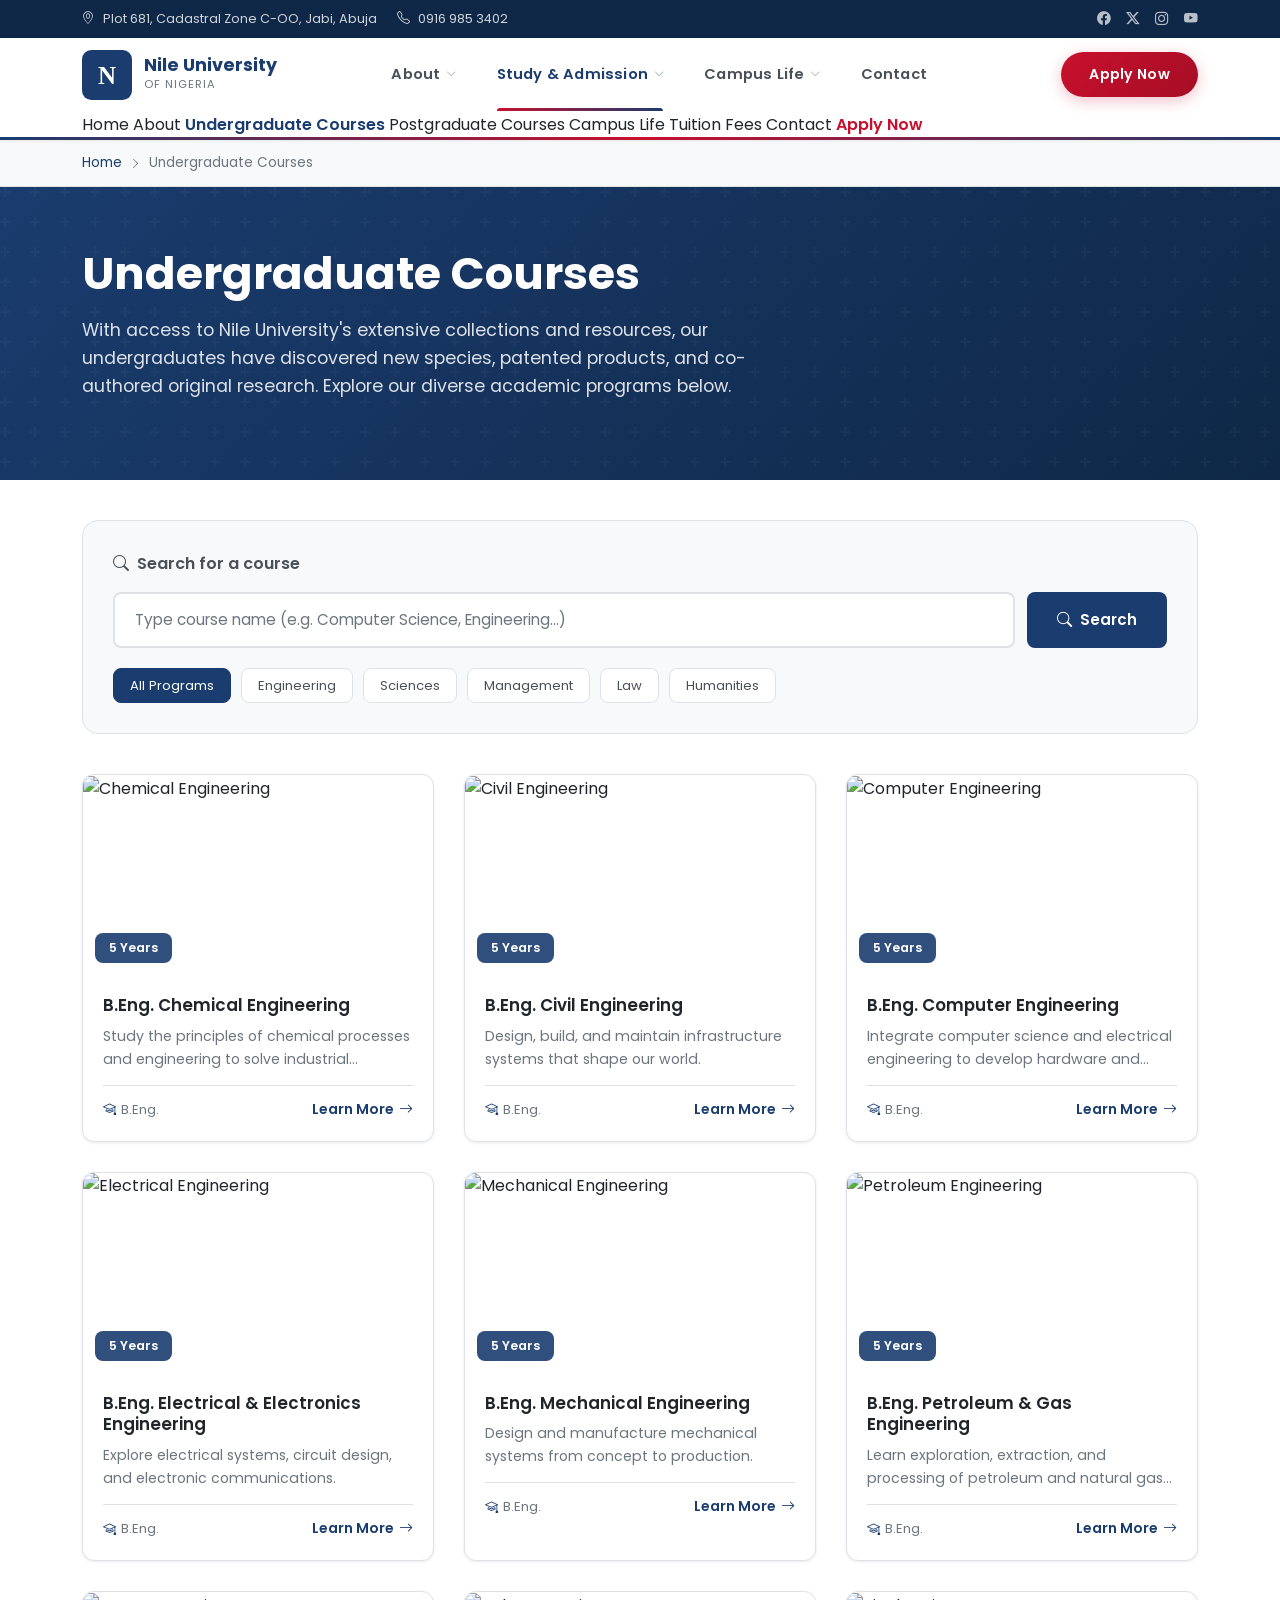
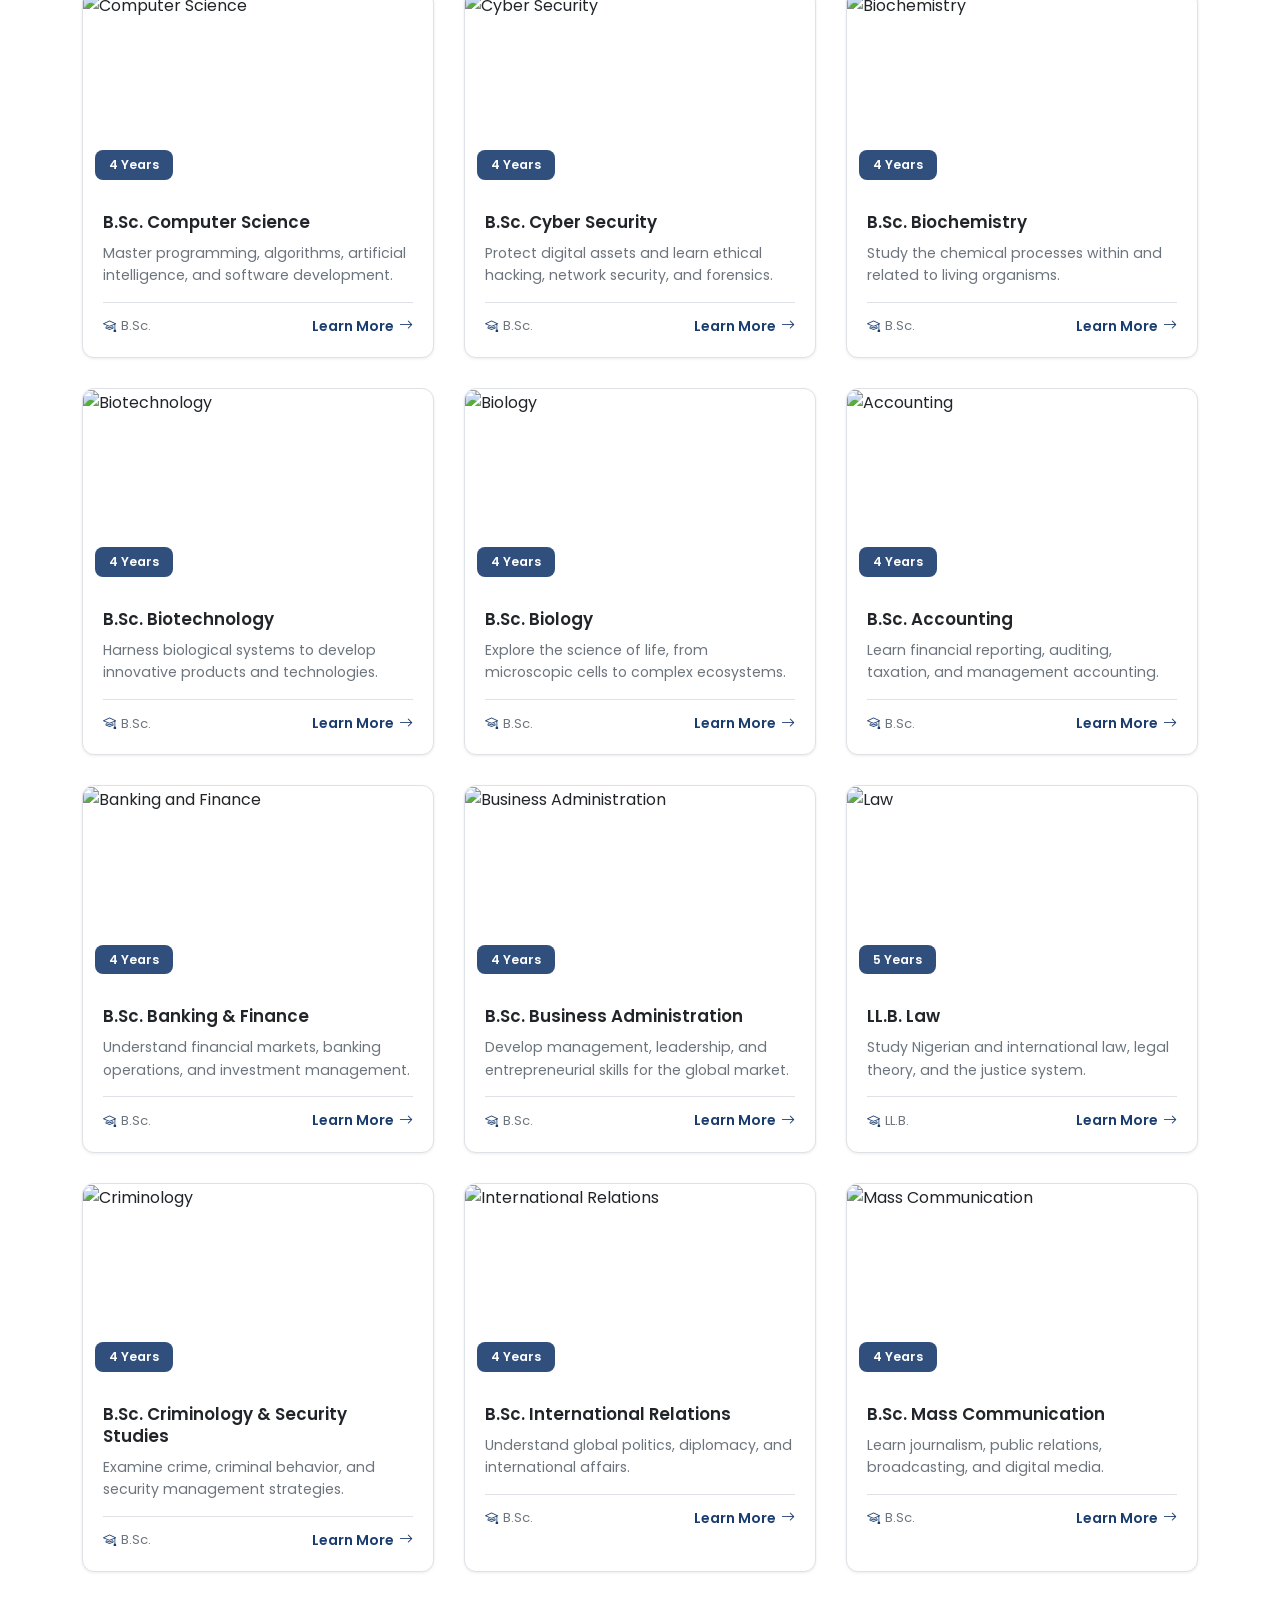
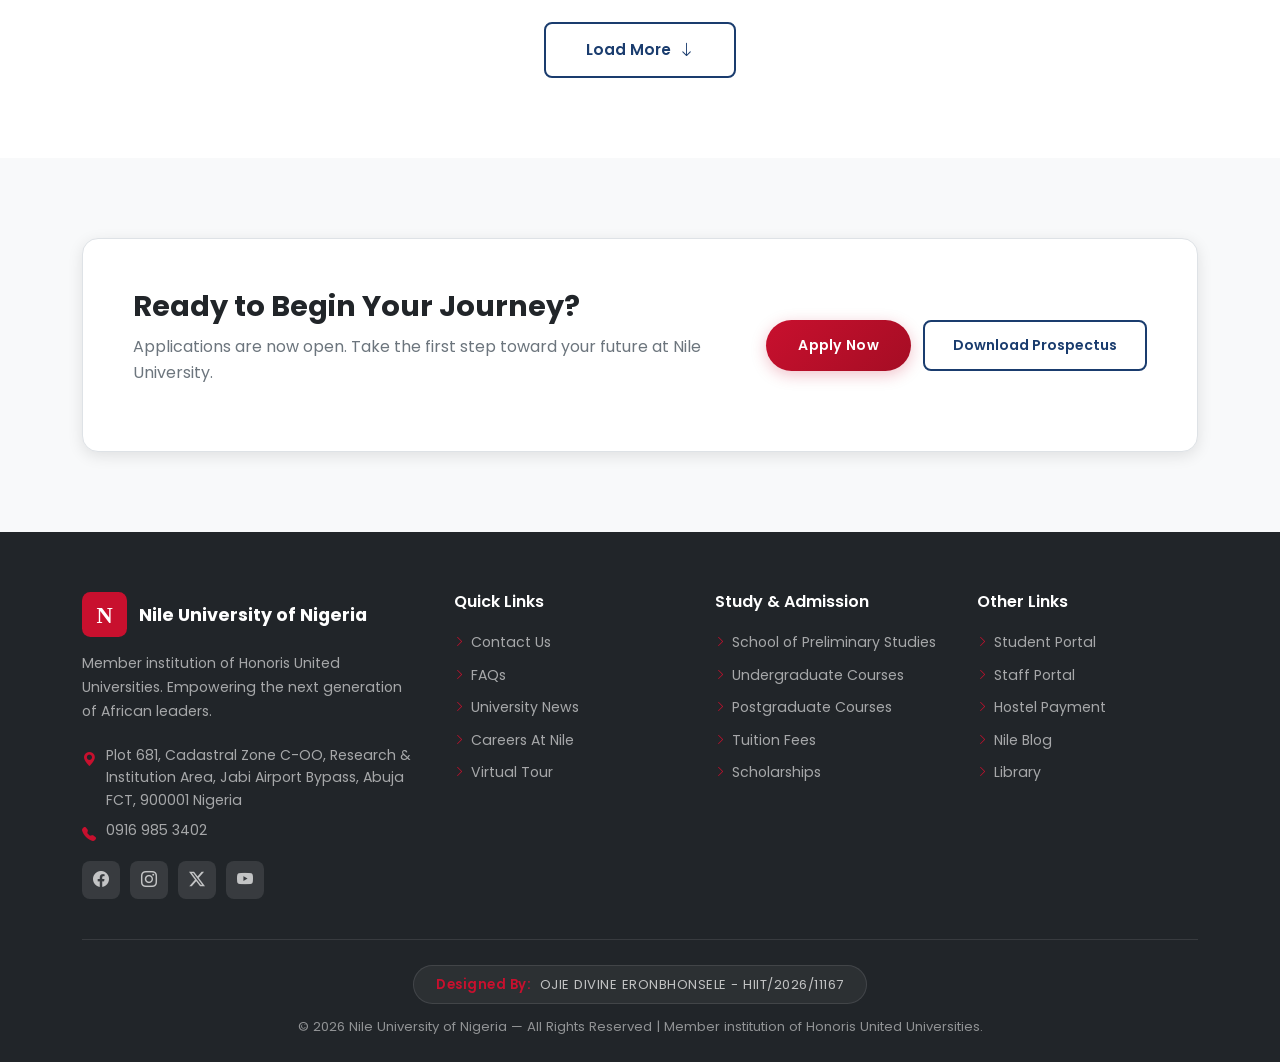
==== commit f5eb31c7: "Update footer designer information in courses.html" ====
--- a/courses.html
+++ b/courses.html
@@ -495,7 +495,7 @@
             </div>
             <div class="footer-bottom">
                 <div class="footer-designed-by">
-                    <span>Designed By:</span> OJIE DIVINE ERONBHONSELE - 12345678
+                    <span>Designed By:</span> OJIE DIVINE ERONBHONSELE - HIIT/2026/11167
                 </div>
                 <p>&copy; 2026 Nile University of Nigeria &mdash; All Rights Reserved | Member institution of Honoris United Universities.</p>
             </div>
@@ -507,4 +507,4 @@
     <script src="https://cdn.jsdelivr.net/npm/bootstrap@5.3.2/dist/js/bootstrap.bundle.min.js"></script>
     <script src="main.js"></script>
 </body>
-</html>+</html>
